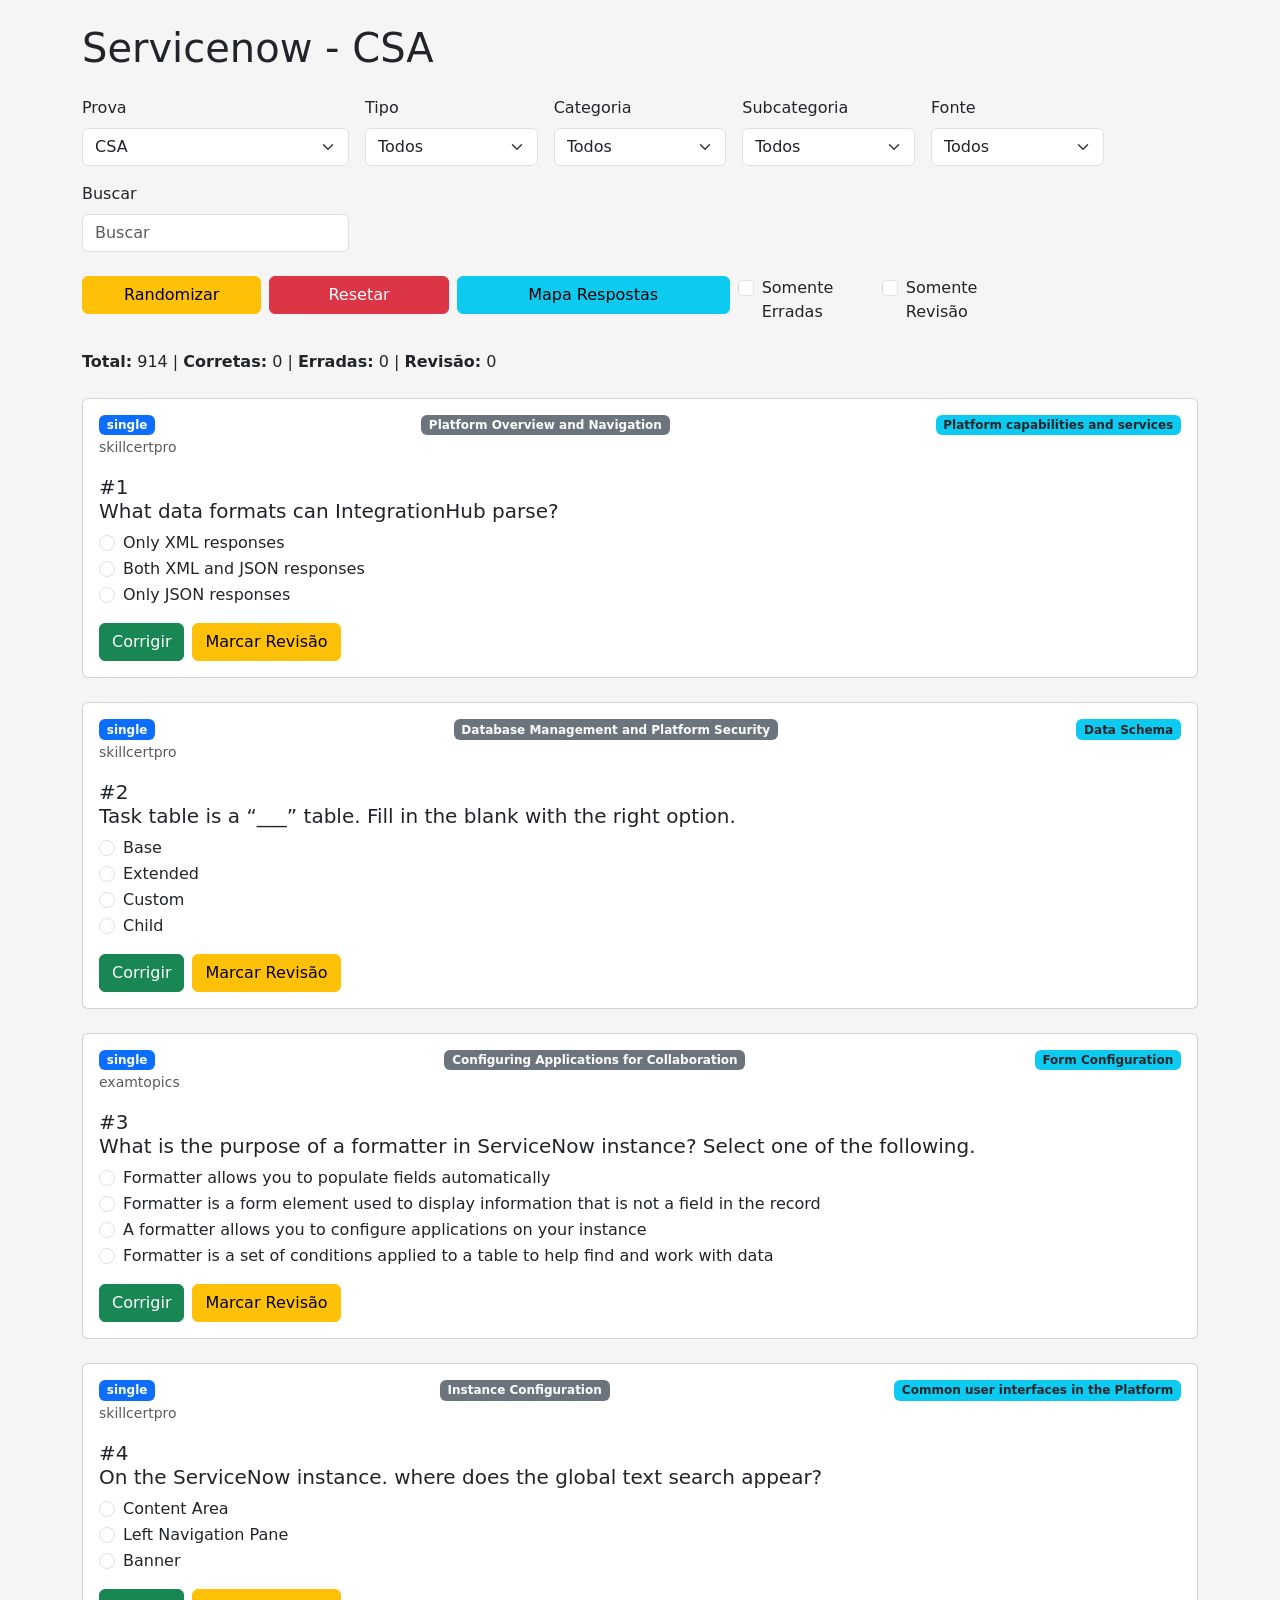
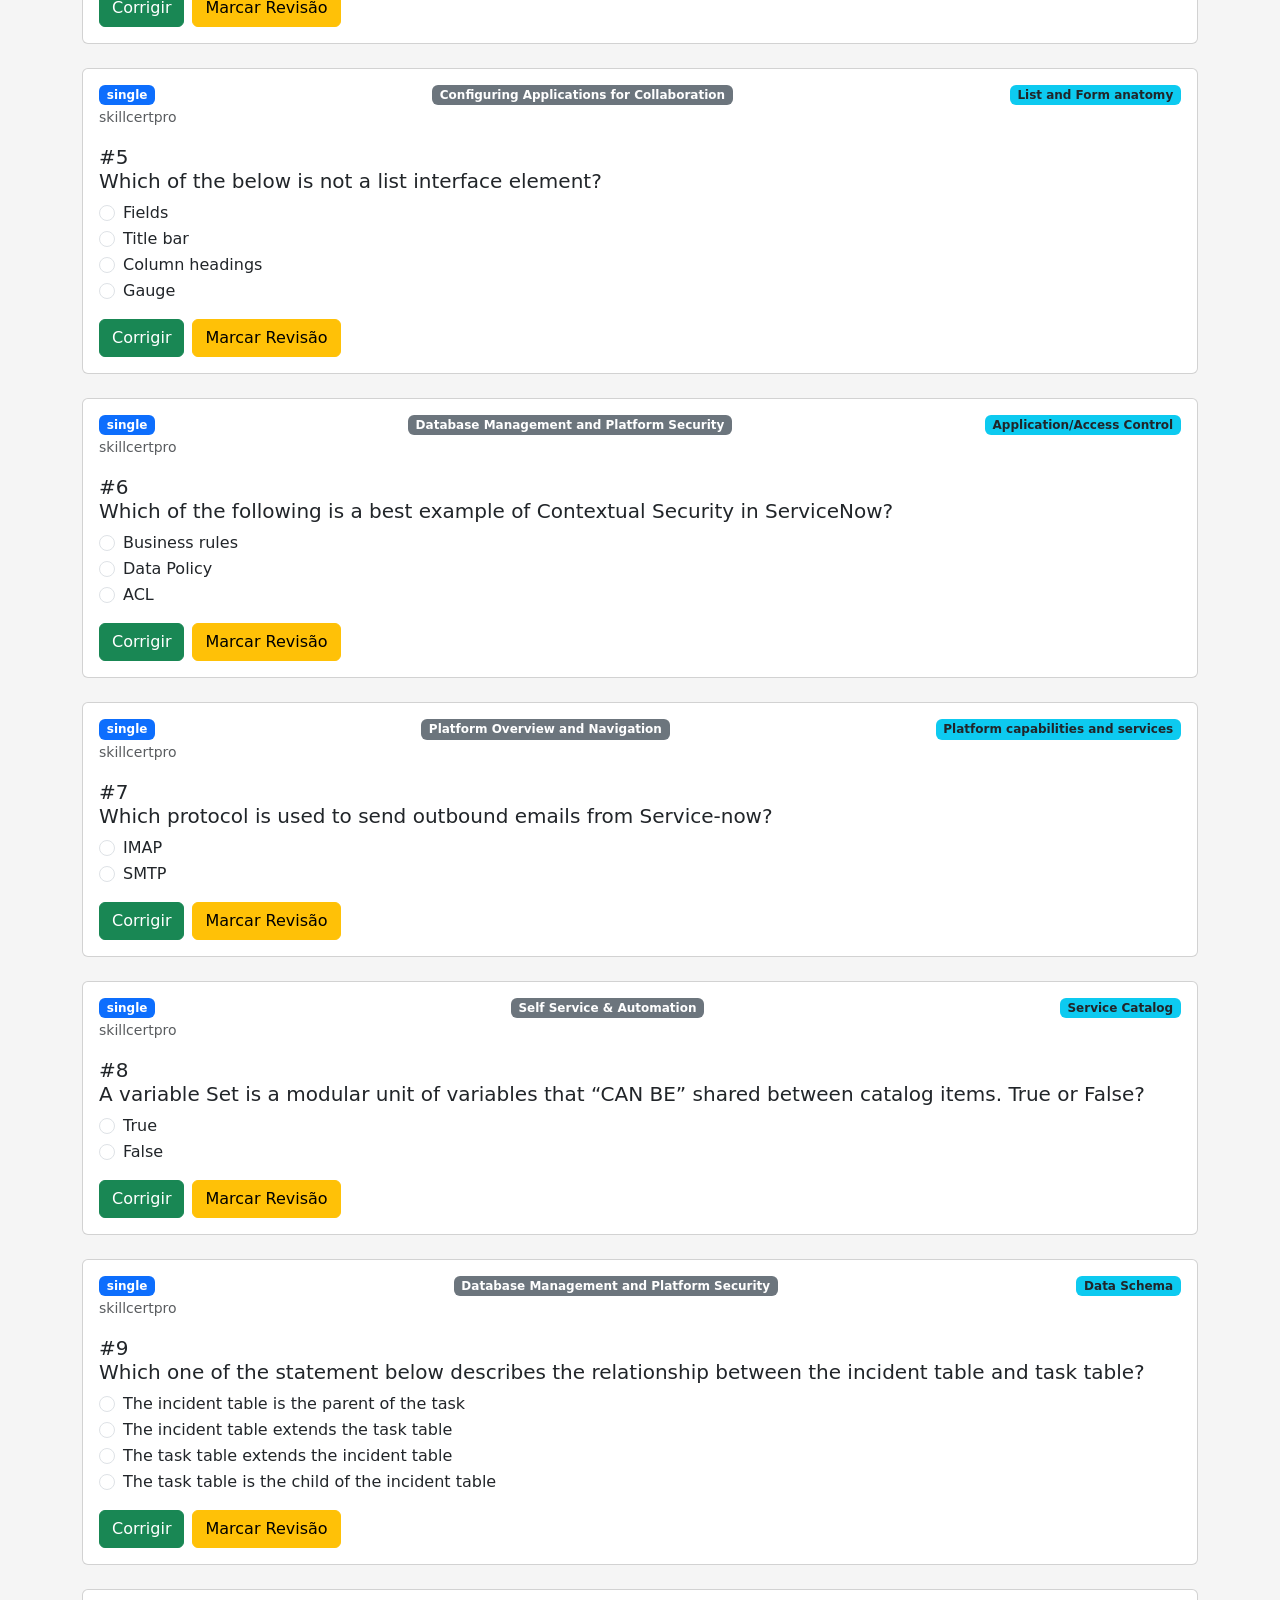
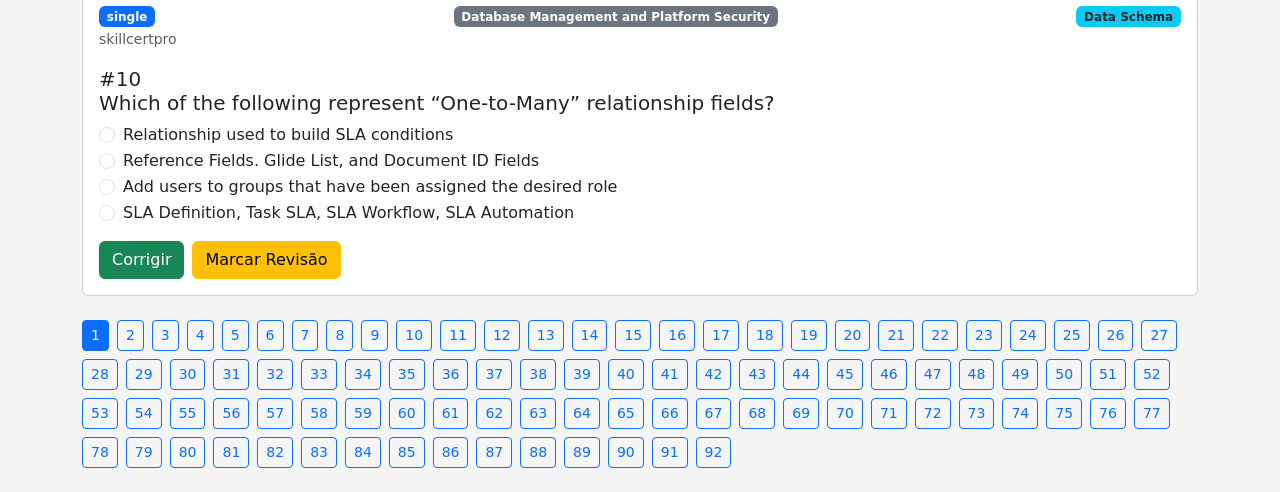
==== index.html @ 47532046 "add files" ====
<!DOCTYPE html>
<html lang="pt-BR">

<head>

  <meta charset="UTF-8" />

  <meta name="viewport" content="width=device-width, initial-scale=1.0" />

  <title>Prova</title>

  <link href="https://cdn.jsdelivr.net/npm/bootstrap@5.3.3/dist/css/bootstrap.min.css" rel="stylesheet" />

  <link rel="stylesheet" href="./css/styles.css" />

</head>

<body>

  <div class="container py-4">

    <h1 class="mb-4" id="provaTitulo">
      Prova
    </h1>

    <div class="row g-3 mb-4">

      <div class="col-md-3">
        <label class="form-label">Prova</label>

        <select id="provaSelect" class="form-select"></select>
      </div>

      <div class="col-md-2">
        <label class="form-label">Tipo</label>

        <select id="filtroTipo" class="form-select"></select>
      </div>

      <div class="col-md-2">
        <label class="form-label">Categoria</label>

        <select id="filtroCategoria" class="form-select"></select>
      </div>

      <div class="col-md-2">
        <label class="form-label"> Subcategoria</label>

        <select id="filtroSubcategoria" class="form-select"></select>
      </div>

      <div class="col-md-2">
        <label class="form-label">Fonte</label>

        <select id="filtroFonte" class="form-select"></select>
      </div>

      <div class="col-md-3">
        <label class="form-label">Buscar</label>

        <input id="buscaKeyword" class="form-control" placeholder="Buscar">
      </div>

    </div>

    <div class="row g-2 mb-4">

      <div class="col-md-2">
        <button id="btnRandom" class="btn btn-warning w-100">
          Randomizar
        </button>
      </div>

      <div class="col-md-2">
        <button id="btnReset" class="btn btn-danger w-100">
          Resetar
        </button>
      </div>

      <div class="col-md-3">
        <button id="btnMapa" class="btn btn-info w-100" data-bs-toggle="modal" data-bs-target="#modalMapa">

          Mapa Respostas

        </button>
      </div>

      <div class="col-md-3 d-flex align-items-center">

        <div class="form-check">

          <input class="form-check-input" type="checkbox" id="somenteErradas">

          <label class="form-check-label">
            Somente Erradas
          </label>

        </div>
        <div class="form-check ms-3">

          <input class="form-check-input" type="checkbox" id="somenteRevisao">

          <label class="form-check-label">
            Somente Revisão
          </label>

        </div>
      </div>

    </div>

    <div class="mb-4">

      <strong>Total:</strong>
      <span id="statusTotal">0</span>

      |

      <strong>Corretas:</strong>
      <span id="statusCorretas">0</span>

      |

      <strong>Erradas:</strong>
      <span id="statusErradas">0</span>

      |

      <strong>Revisão:</strong>
      <span id="statusRevisao">0</span>

    </div>

    <div id="questoes"></div>

    <div id="paginacao" class="pagination-wrap"></div>

  </div>

  <!-- MODAL -->

  <div class="modal fade" id="modalMapa" tabindex="-1">

    <div class="modal-dialog modal-lg">

      <div class="modal-content">

        <div class="modal-header">

          <h5 class="modal-title">
            Mapa Respostas
          </h5>

          <button type="button" class="btn-close" data-bs-dismiss="modal"></button>

        </div>

        <div class="modal-body" id="modalMapaBody"></div>

      </div>

    </div>

  </div>

  <script src="https://cdn.jsdelivr.net/npm/bootstrap@5.3.3/dist/js/bootstrap.bundle.min.js"></script>

  <script type="module" src="./js/app.js"></script>

</body>

</html>
---- css/styles.css ----
body {
  background: #f5f5f5;
}

.pergunta-imagem {

  max-width: 100%;

  max-height: 350px;

  object-fit: contain;
}

.correta {
  border-left: 6px solid #198754;
}

.errada {
  border-left: 6px solid #dc3545;
}

.revisao {
  border-top: 4px solid #ffc107;
}

.dropzone {
  min-height: 60px;
  border: 2px dashed #999;
  border-radius: 8px;
  padding: 10px;
  background: #fafafa;
}

.draggable-item {
  cursor: grab;
}

.pagination-wrap {
  display: flex;
  gap: 8px;
  flex-wrap: wrap;
  margin-top: 20px;
}
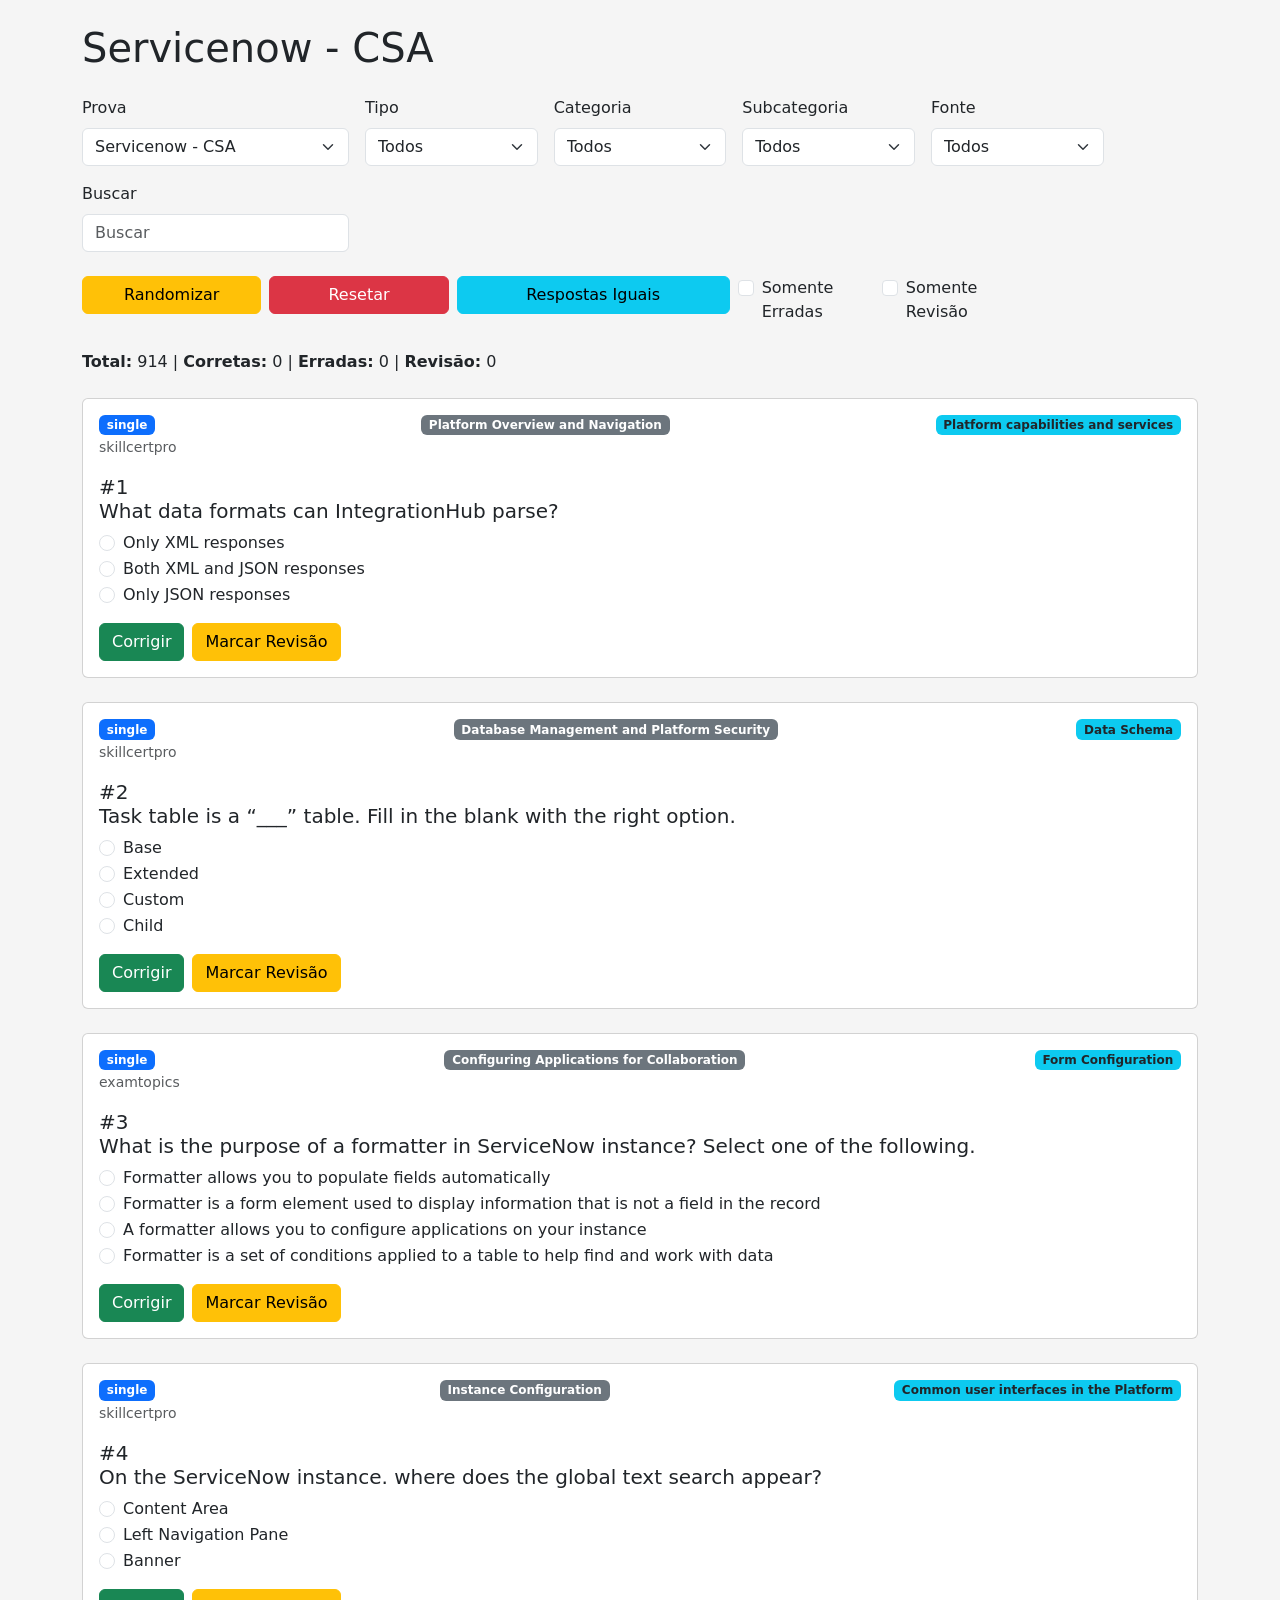
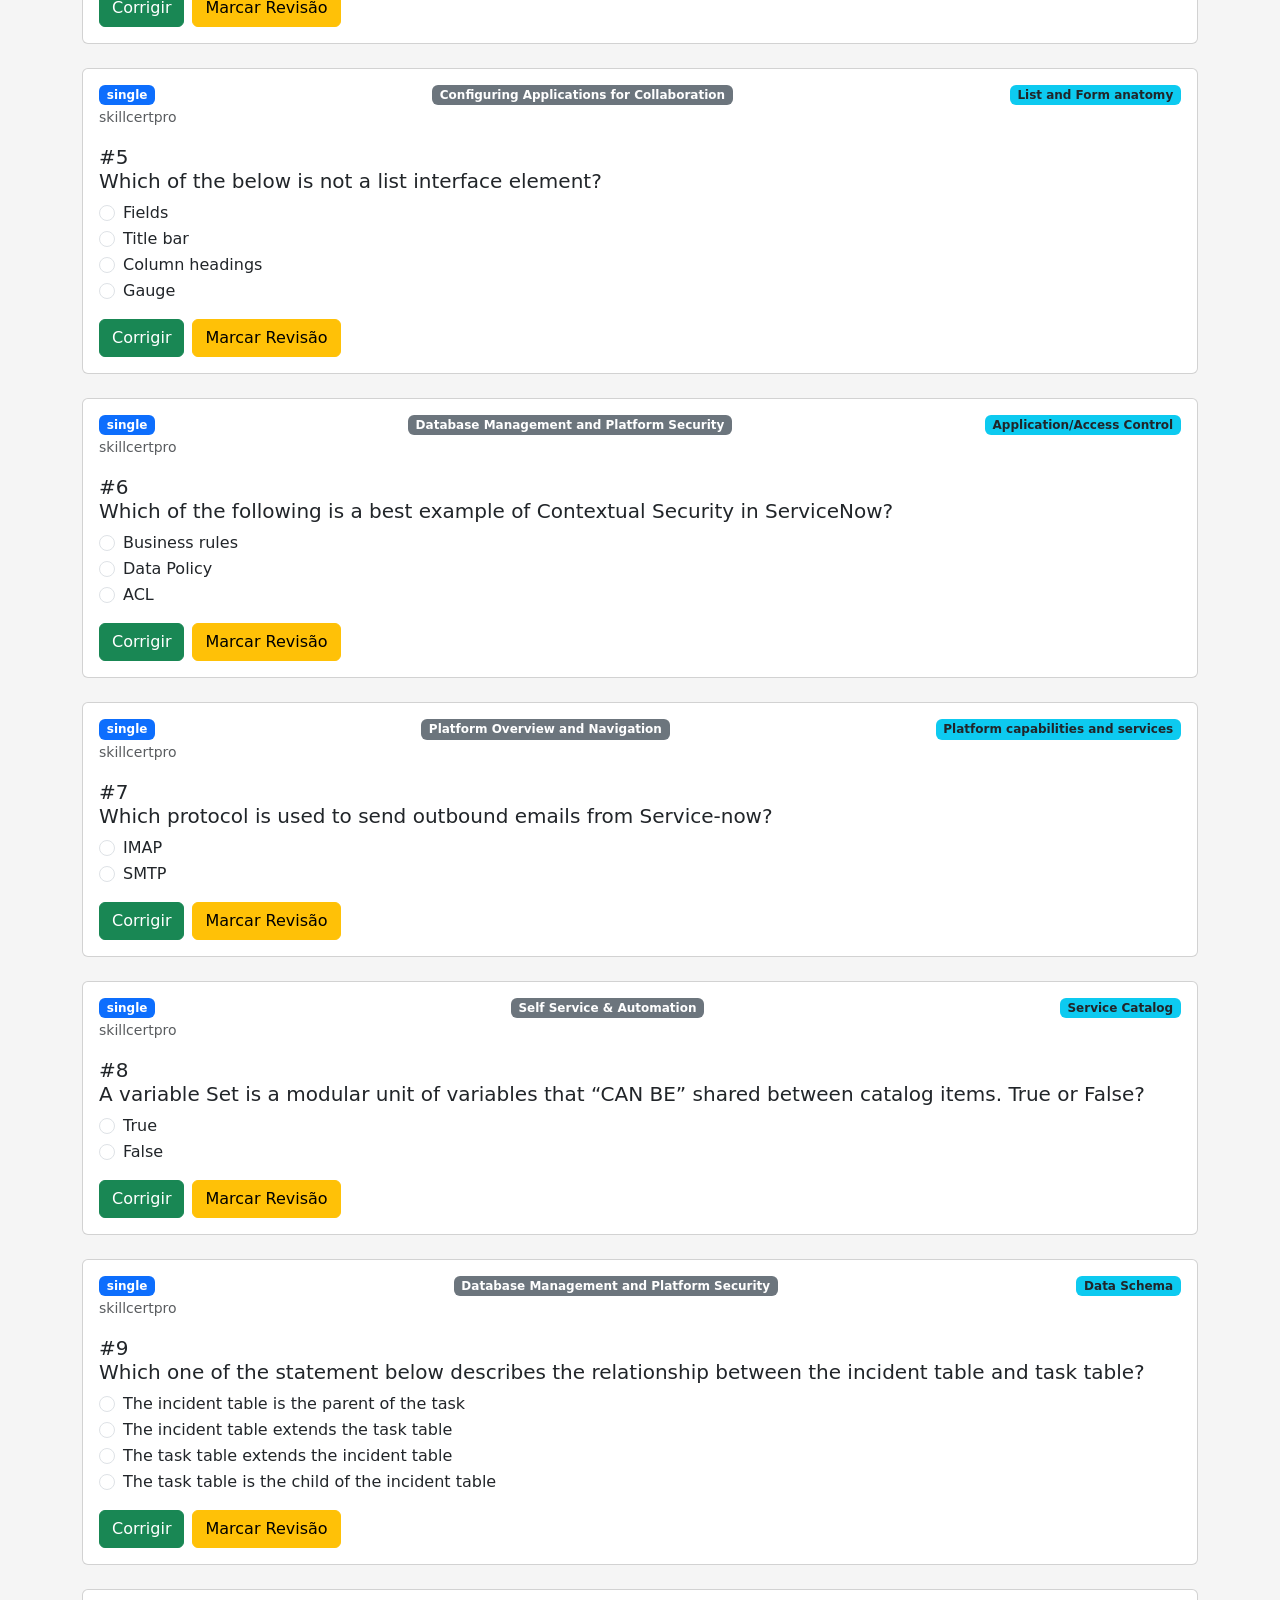
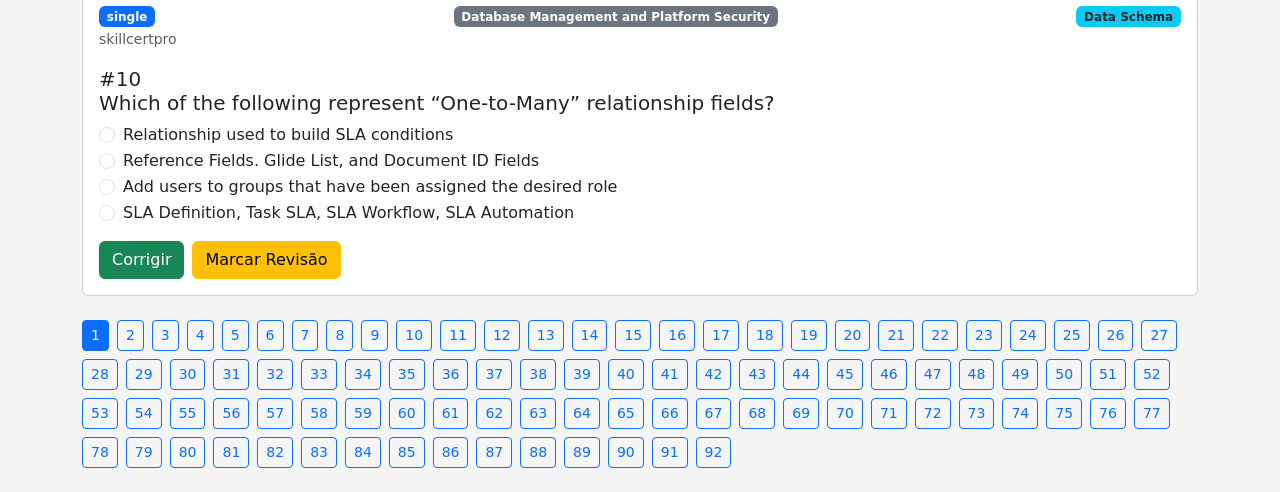
==== commit 35f85d38: "update" ====
--- a/index.html
+++ b/index.html
@@ -79,9 +79,7 @@
 
       <div class="col-md-3">
         <button id="btnMapa" class="btn btn-info w-100" data-bs-toggle="modal" data-bs-target="#modalMapa">
-
-          Mapa Respostas
-
+          Respostas Iguais
         </button>
       </div>
 
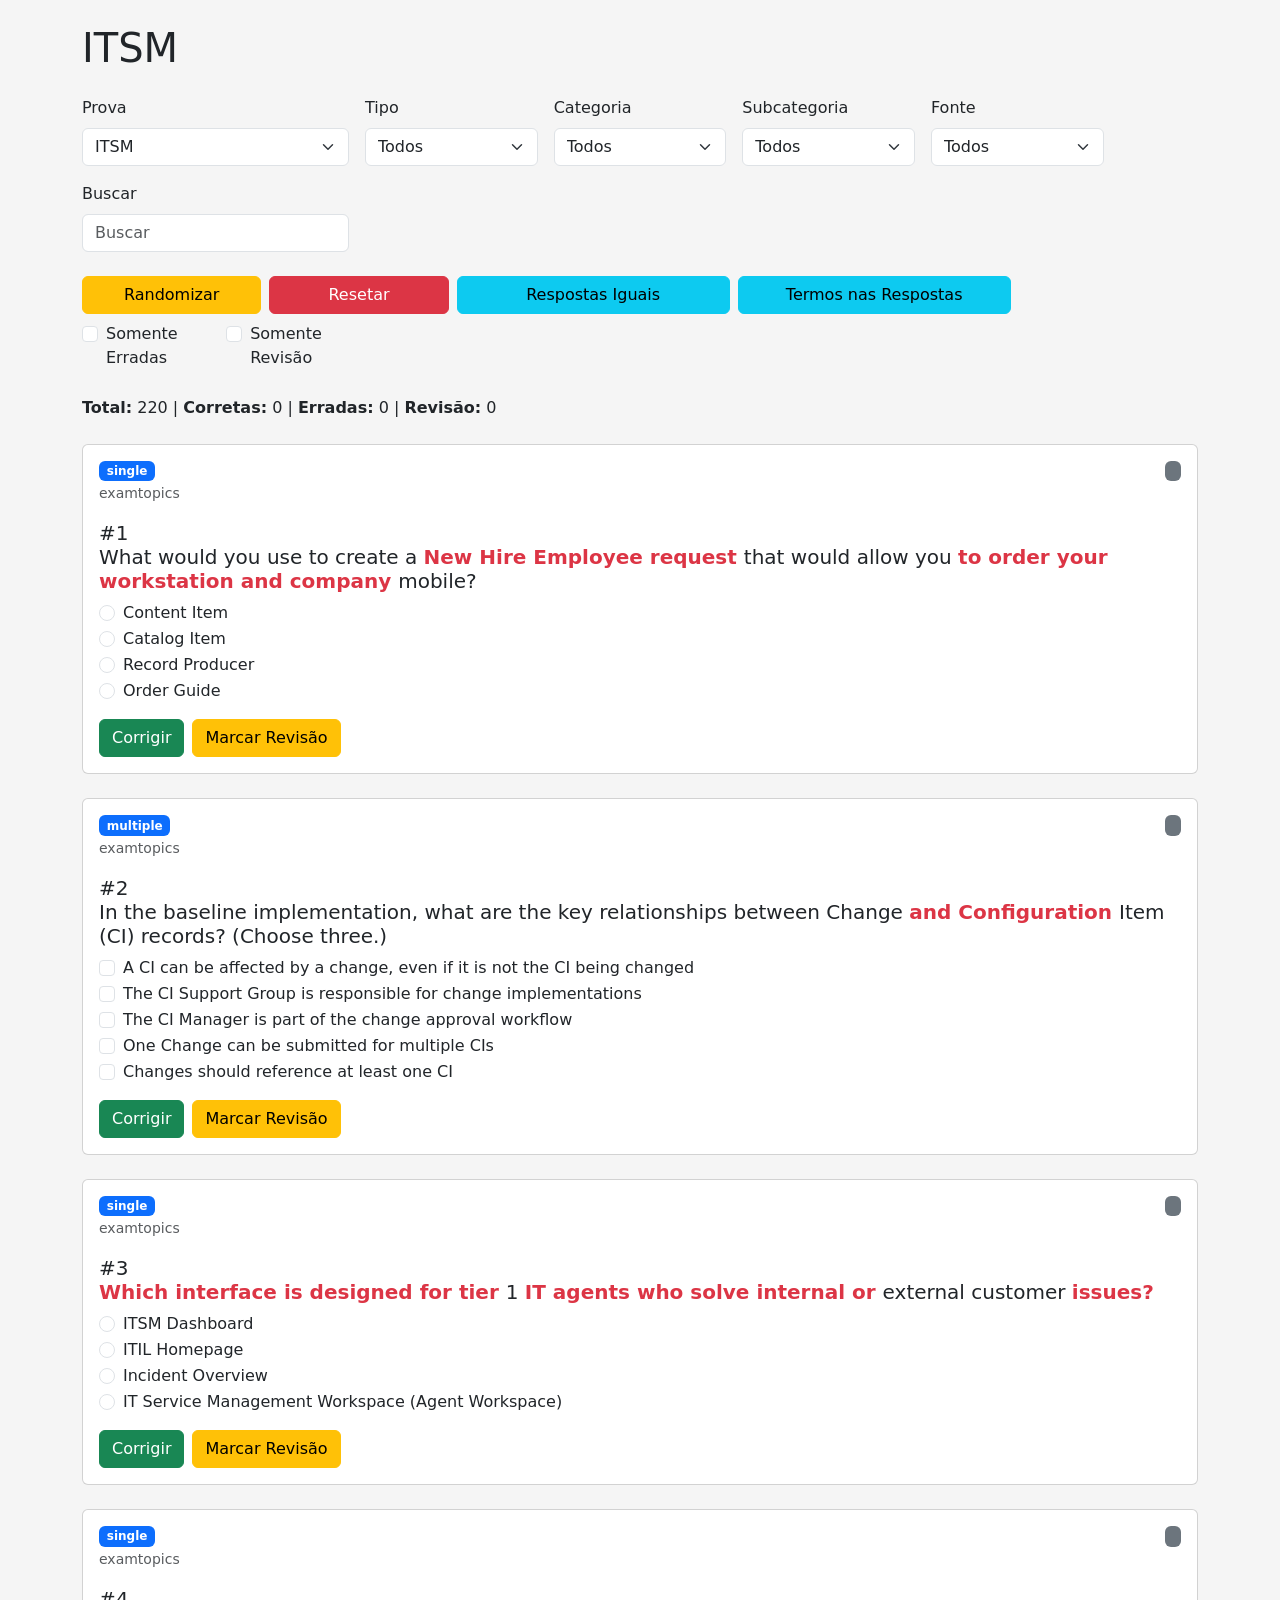
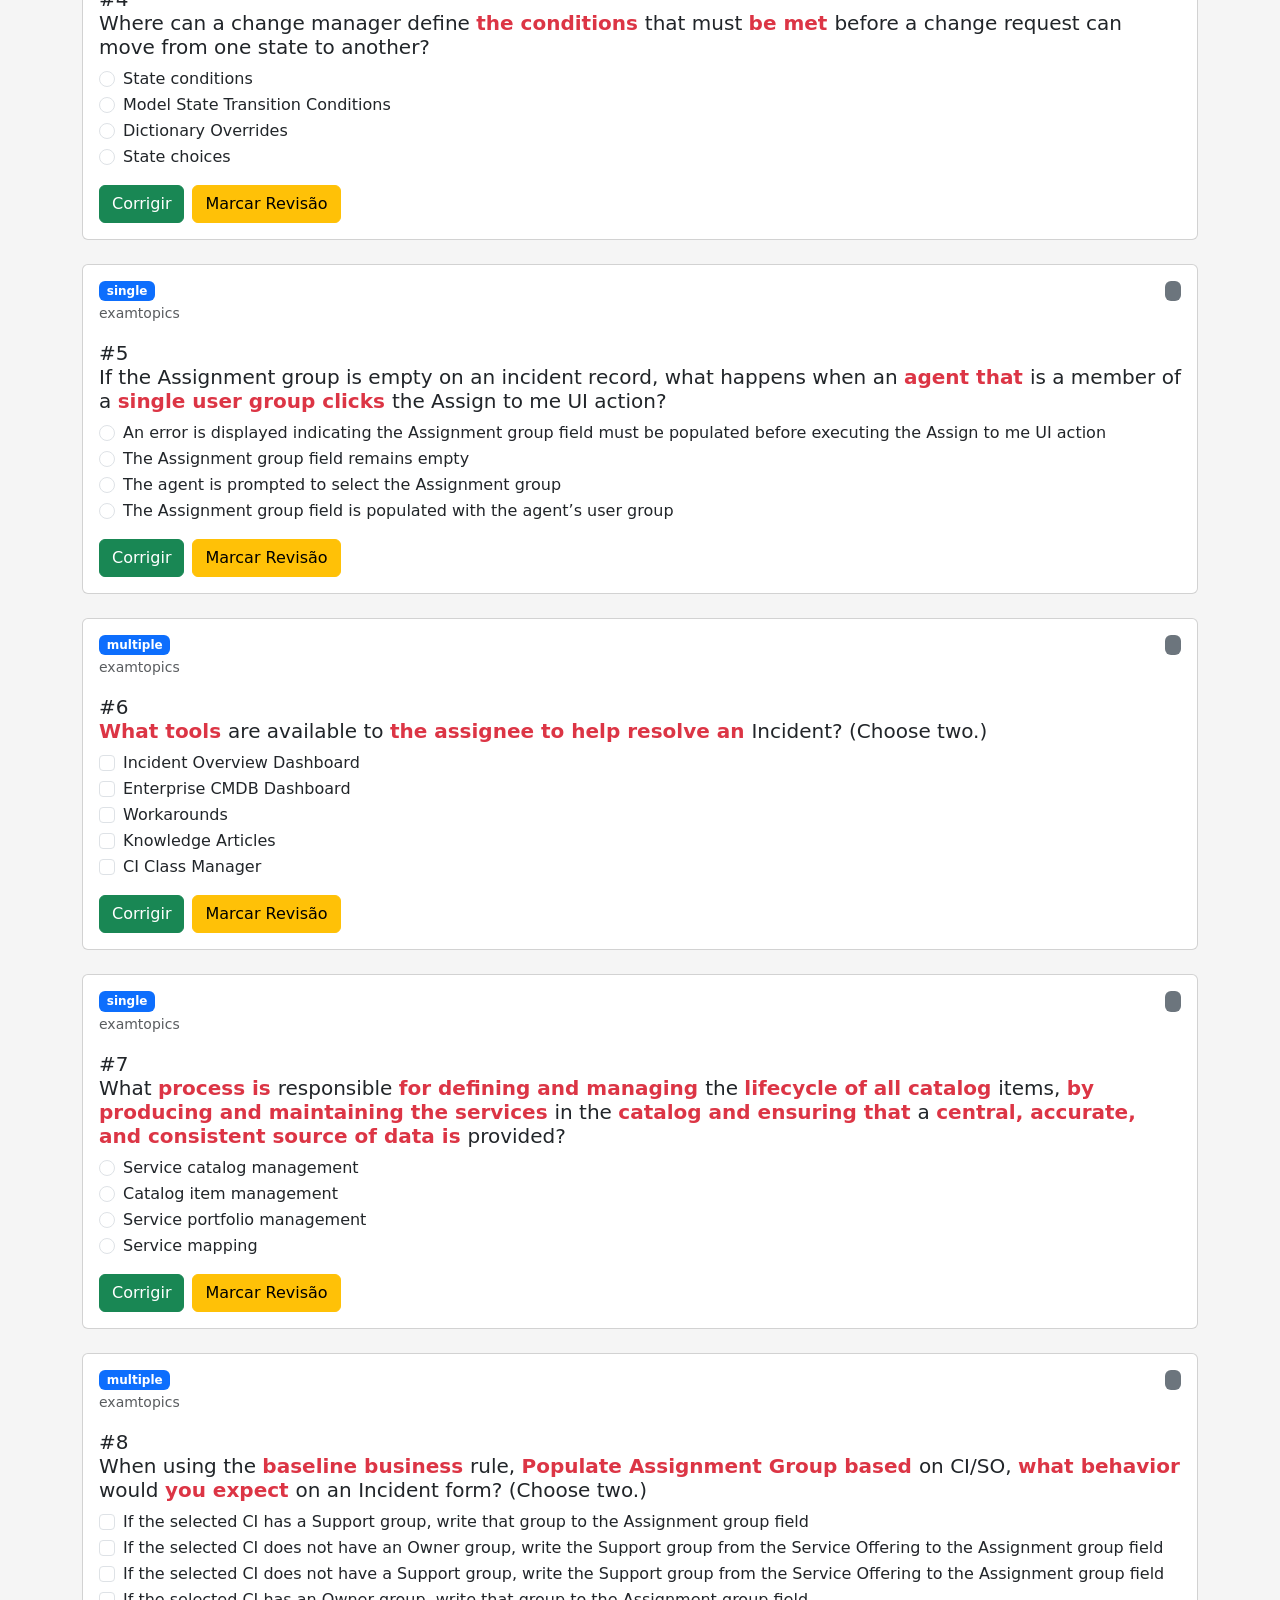
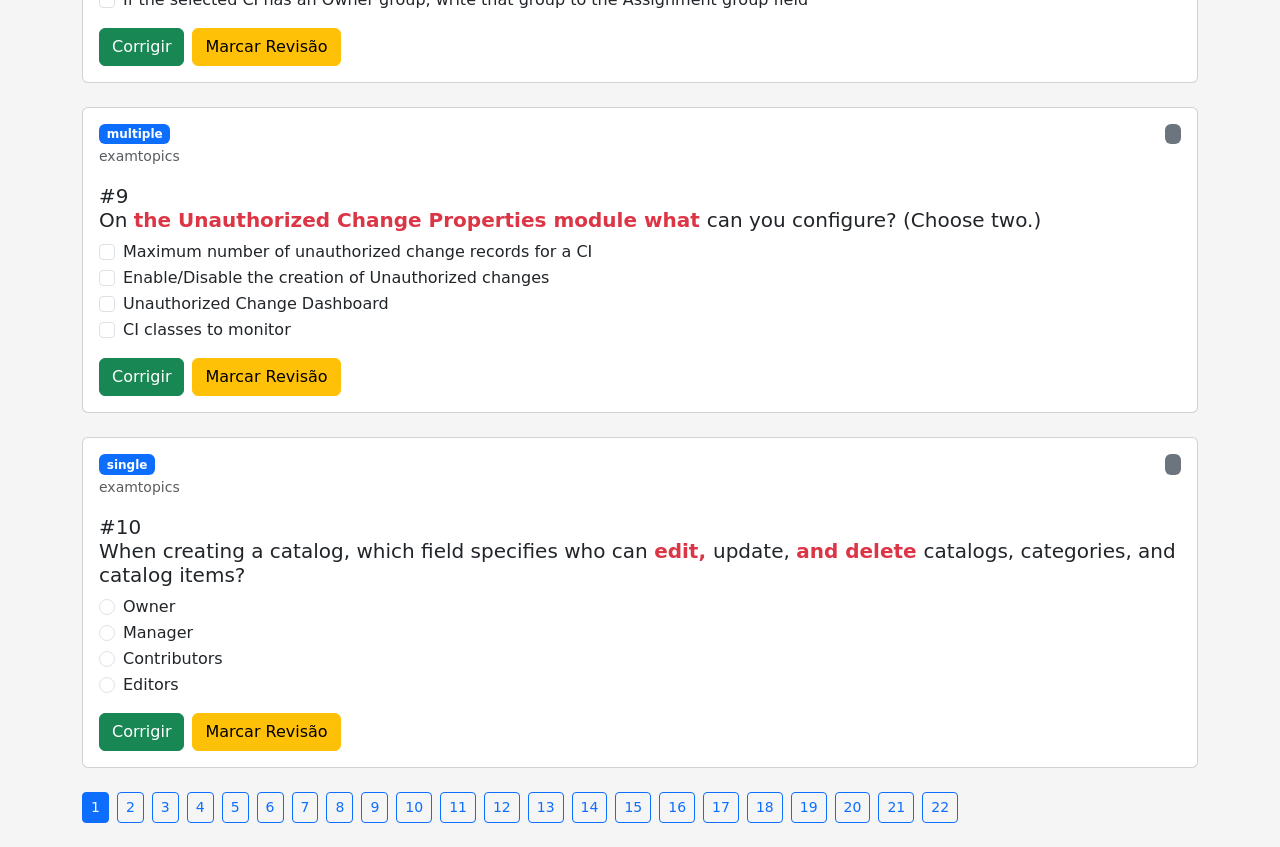
==== commit 58bbc0ac: "ok" ====
--- a/index.html
+++ b/index.html
@@ -83,6 +83,12 @@
         </button>
       </div>
 
+      <div class="col-md-3">
+        <button id="btnTermosRespostas" class="btn btn-info w-100" data-bs-toggle="modal" data-bs-target="#modalTermoRespostas">
+          Termos nas Respostas
+        </button>
+      </div>
+
       <div class="col-md-3 d-flex align-items-center">
 
         <div class="form-check">
@@ -161,6 +167,34 @@
 
   </div>
 
+
+  <!-- MODAL -->
+
+  <div class="modal fade" id="modalTermoRespostas" tabindex="-1">
+
+    <div class="modal-dialog modal-lg">
+
+      <div class="modal-content">
+
+        <div class="modal-header">
+
+          <h5 class="modal-title">
+            Mapa Respostas
+          </h5>
+
+          <button type="button" class="btn-close" data-bs-dismiss="modal"></button>
+
+        </div>
+
+        <div class="modal-body" id="modalTermoRespostasBody"></div>
+
+      </div>
+
+    </div>
+
+  </div>
+
+
   <script src="https://cdn.jsdelivr.net/npm/bootstrap@5.3.3/dist/js/bootstrap.bundle.min.js"></script>
 
   <script type="module" src="./js/app.js"></script>
